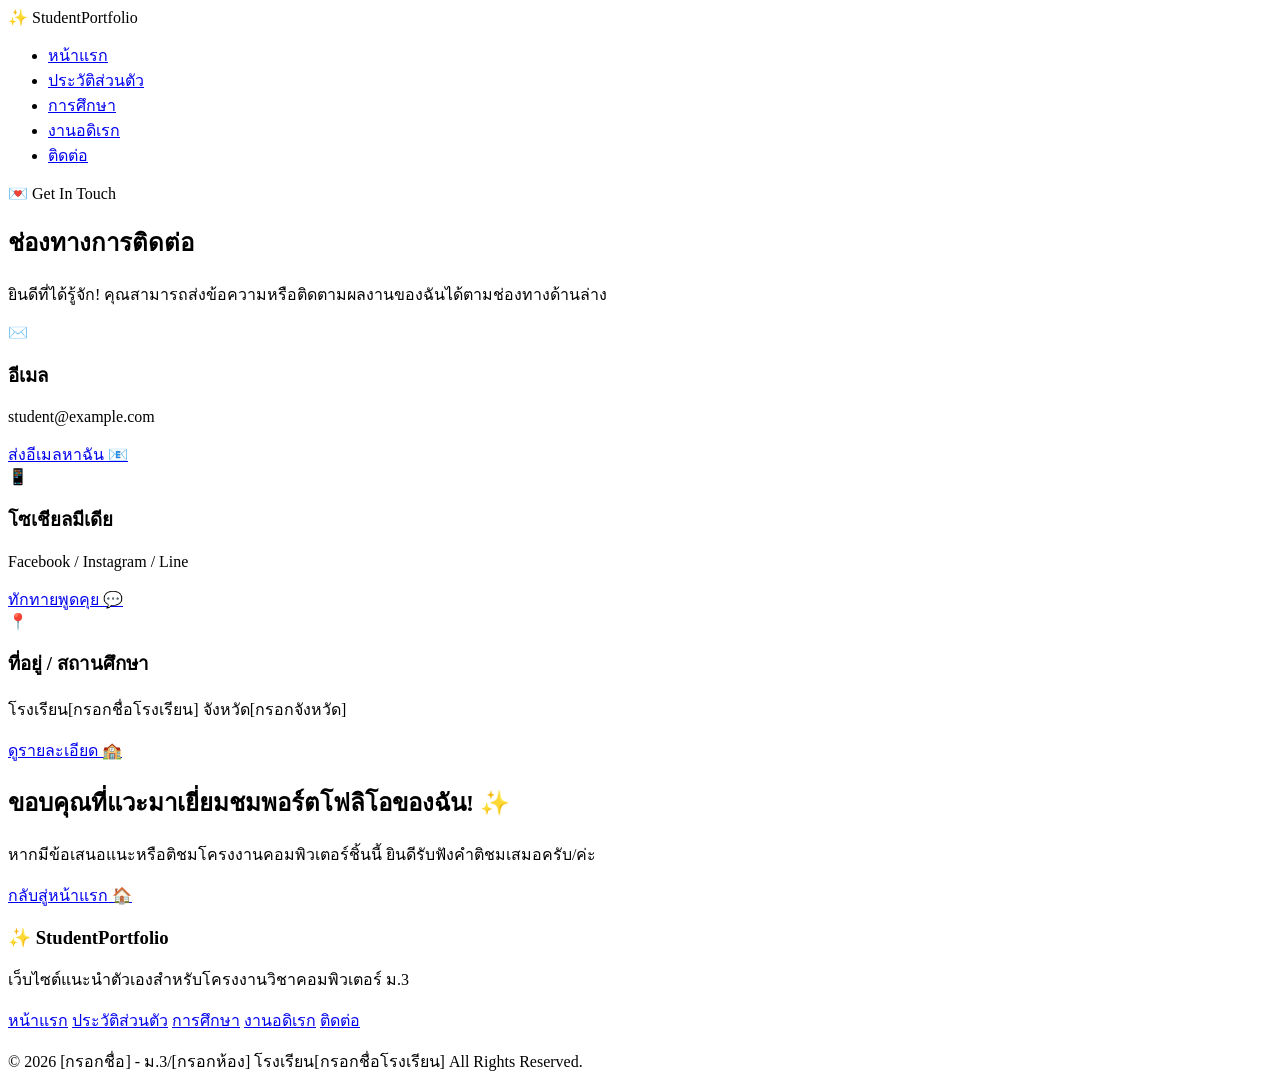
==== contact.html @ 77a9d548 "Create contact.html" ====
<!DOCTYPE html>
<html lang="th">
<head>
    <meta charset="UTF-8">
    <meta name="viewport" content="width=device-width, initial-scale=1.0">
    <title>ติดต่อ - Modern Cartoon Portfolio</title>
    <link rel="stylesheet" href="style.css">
    <link href="https://fonts.googleapis.com/css2?family=Kanit:wght@300;400;600;700&display=swap" rel="stylesheet">
</head>
<body>

    <header class="navbar-container">
        <nav class="navbar">
            <div class="logo">✨ StudentPortfolio</div>
            <ul class="nav-links">
                <li><a href="index.html">หน้าแรก</a></li>
                <li><a href="profile.html">ประวัติส่วนตัว</a></li>
                <li><a href="education.html">การศึกษา</a></li>
                <li><a href="hobby.html">งานอดิเรก</a></li>
                <li><a href="contact.html" class="active">ติดต่อ</a></li>
            </ul>
        </nav>
    </header>

    <main class="page-container">
        <div class="page-header">
            <span class="badge">💌 Get In Touch</span>
            <h2>ช่องทางการติดต่อ</h2>
            <p>ยินดีที่ได้รู้จัก! คุณสามารถส่งข้อความหรือติดตามผลงานของฉันได้ตามช่องทางด้านล่าง</p>
        </div>

        <section class="contact-grid">
            <div class="contact-card">
                <div class="contact-icon">✉️</div>
                <h3>อีเมล</h3>
                <p>student@example.com</p>
                <a href="mailto:student@example.com" class="btn btn-secondary btn-sm">ส่งอีเมลหาฉัน 📧</a>
            </div>

            <div class="contact-card">
                <div class="contact-icon">📱</div>
                <h3>โซเชียลมีเดีย</h3>
                <p>Facebook / Instagram / Line</p>
                <a href="https://facebook.com" target="_blank" class="btn btn-primary btn-sm">ทักทายพูดคุย 💬</a>
            </div>

            <div class="contact-card">
                <div class="contact-icon">📍</div>
                <h3>ที่อยู่ / สถานศึกษา</h3>
                <p>โรงเรียน[กรอกชื่อโรงเรียน] จังหวัด[กรอกจังหวัด]</p>
                <a href="profile.html" class="btn btn-secondary btn-sm">ดูรายละเอียด 🏫</a>
            </div>
        </section>

        <section class="cta-section">
            <div class="cta-card">
                <h2>ขอบคุณที่แวะมาเยี่ยมชมพอร์ตโฟลิโอของฉัน! ✨</h2>
                <p>หากมีข้อเสนอแนะหรือติชมโครงงานคอมพิวเตอร์ชิ้นนี้ ยินดีรับฟังคำติชมเสมอครับ/ค่ะ</p>
                <a href="index.html" class="btn btn-primary">กลับสู่หน้าแรก 🏠</a>
            </div>
        </section>
    </main>

    <footer class="footer">
        <div class="footer-content">
            <div class="footer-brand">
                <h3>✨ StudentPortfolio</h3>
                <p>เว็บไซต์แนะนำตัวเองสำหรับโครงงานวิชาคอมพิวเตอร์ ม.3</p>
            </div>
            <div class="footer-links">
                <a href="index.html">หน้าแรก</a>
                <a href="profile.html">ประวัติส่วนตัว</a>
                <a href="education.html">การศึกษา</a>
                <a href="hobby.html">งานอดิเรก</a>
                <a href="contact.html">ติดต่อ</a>
            </div>
        </div>
        <div class="footer-bottom">
            <p>&copy; 2026 [กรอกชื่อ] - ม.3/[กรอกห้อง] โรงเรียน[กรอกชื่อโรงเรียน] All Rights Reserved.</p>
        </div>
    </footer>

</body>
</html>
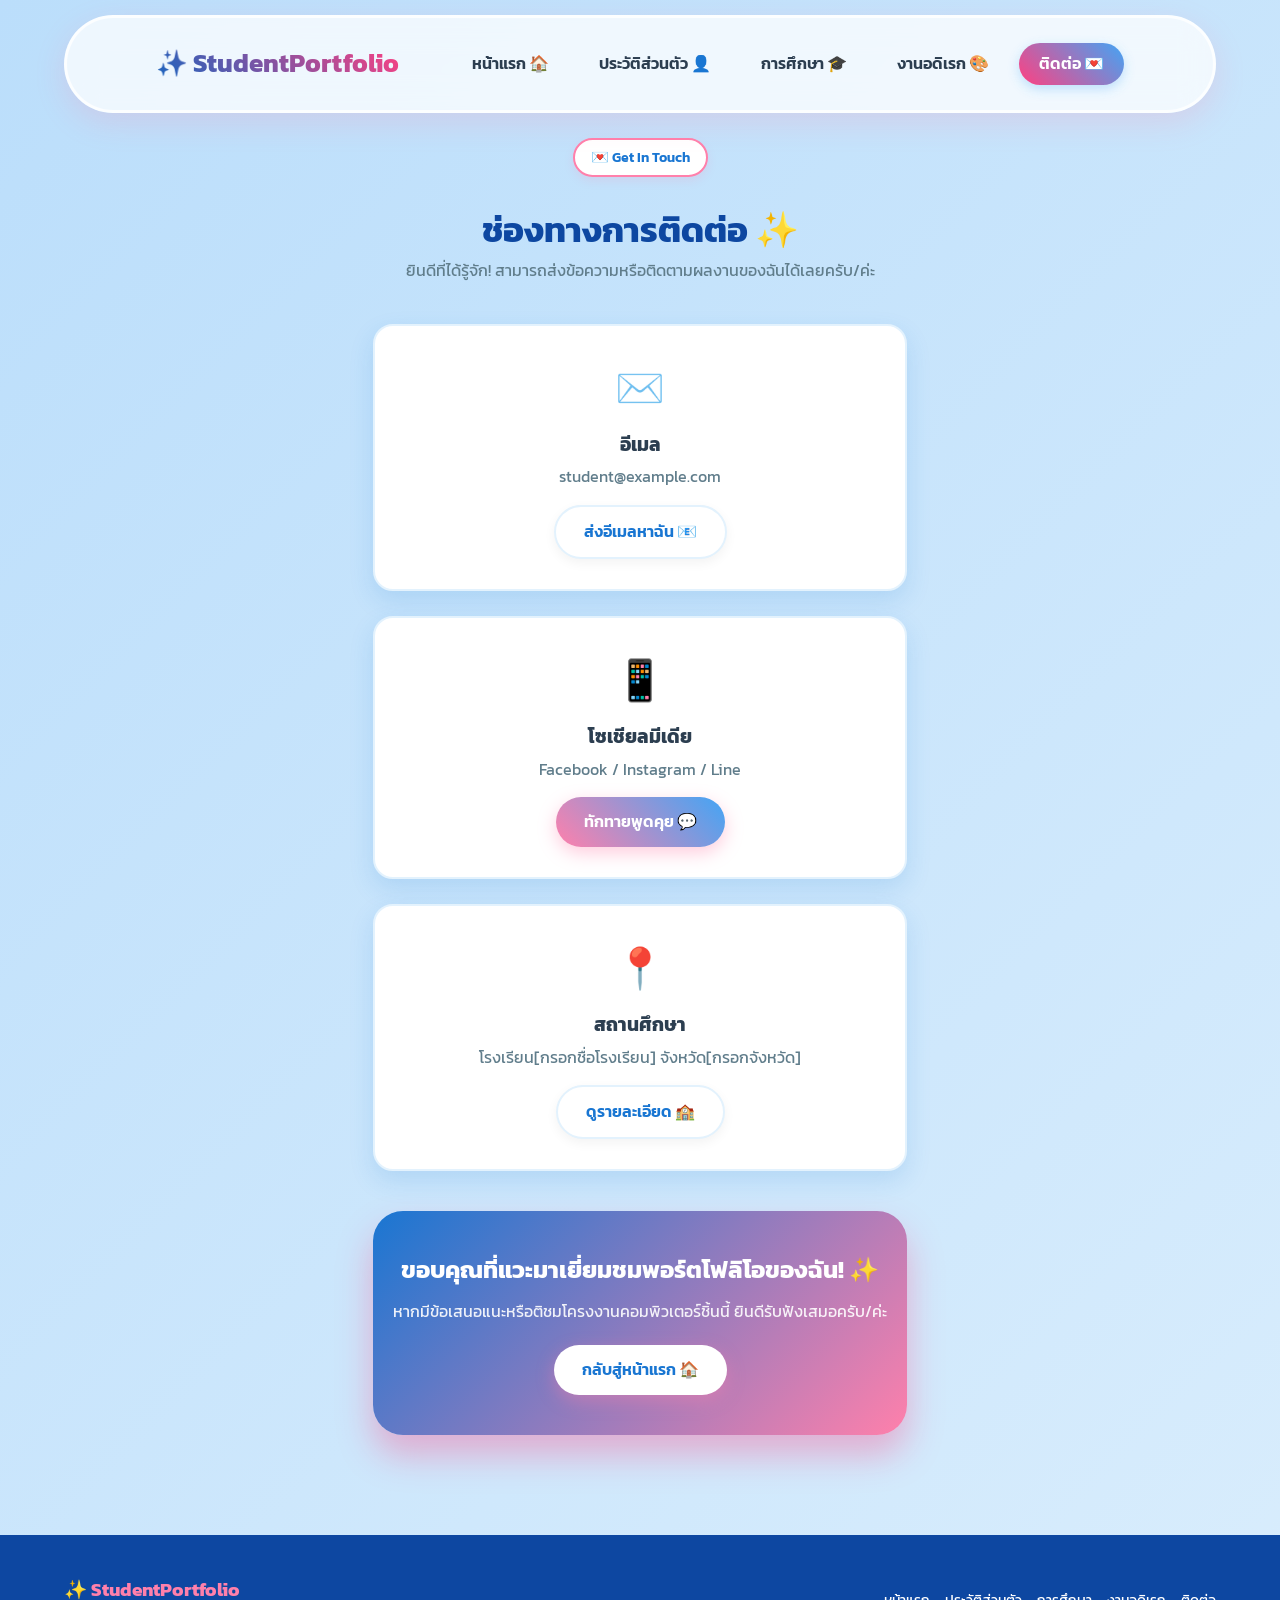
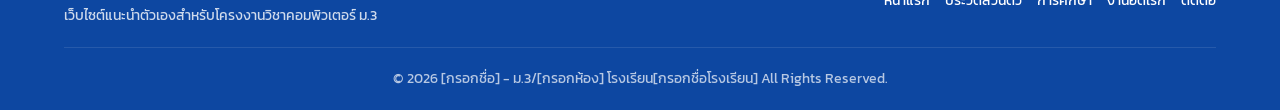
==== commit 8d7d23fa: "Update contact.html" ====
--- a/contact.html
+++ b/contact.html
@@ -13,11 +13,11 @@
         <nav class="navbar">
             <div class="logo">✨ StudentPortfolio</div>
             <ul class="nav-links">
-                <li><a href="index.html">หน้าแรก</a></li>
-                <li><a href="profile.html">ประวัติส่วนตัว</a></li>
-                <li><a href="education.html">การศึกษา</a></li>
-                <li><a href="hobby.html">งานอดิเรก</a></li>
-                <li><a href="contact.html" class="active">ติดต่อ</a></li>
+                <li><a href="index.html">หน้าแรก 🏠</a></li>
+                <li><a href="profile.html">ประวัติส่วนตัว 👤</a></li>
+                <li><a href="education.html">การศึกษา 🎓</a></li>
+                <li><a href="hobby.html">งานอดิเรก 🎨</a></li>
+                <li><a href="contact.html" class="active">ติดต่อ 💌</a></li>
             </ul>
         </nav>
     </header>
@@ -25,8 +25,8 @@
     <main class="page-container">
         <div class="page-header">
             <span class="badge">💌 Get In Touch</span>
-            <h2>ช่องทางการติดต่อ</h2>
-            <p>ยินดีที่ได้รู้จัก! คุณสามารถส่งข้อความหรือติดตามผลงานของฉันได้ตามช่องทางด้านล่าง</p>
+            <h2>ช่องทางการติดต่อ ✨</h2>
+            <p>ยินดีที่ได้รู้จัก! สามารถส่งข้อความหรือติดตามผลงานของฉันได้เลยครับ/ค่ะ</p>
         </div>
 
         <section class="contact-grid">
@@ -34,28 +34,28 @@
                 <div class="contact-icon">✉️</div>
                 <h3>อีเมล</h3>
                 <p>student@example.com</p>
-                <a href="mailto:student@example.com" class="btn btn-secondary btn-sm">ส่งอีเมลหาฉัน 📧</a>
+                <a href="mailto:student@example.com" class="btn btn-secondary">ส่งอีเมลหาฉัน 📧</a>
             </div>
 
             <div class="contact-card">
                 <div class="contact-icon">📱</div>
                 <h3>โซเชียลมีเดีย</h3>
                 <p>Facebook / Instagram / Line</p>
-                <a href="https://facebook.com" target="_blank" class="btn btn-primary btn-sm">ทักทายพูดคุย 💬</a>
+                <a href="https://facebook.com" target="_blank" class="btn btn-primary">ทักทายพูดคุย 💬</a>
             </div>
 
             <div class="contact-card">
                 <div class="contact-icon">📍</div>
-                <h3>ที่อยู่ / สถานศึกษา</h3>
+                <h3>สถานศึกษา</h3>
                 <p>โรงเรียน[กรอกชื่อโรงเรียน] จังหวัด[กรอกจังหวัด]</p>
-                <a href="profile.html" class="btn btn-secondary btn-sm">ดูรายละเอียด 🏫</a>
+                <a href="profile.html" class="btn btn-secondary">ดูรายละเอียด 🏫</a>
             </div>
         </section>
 
         <section class="cta-section">
             <div class="cta-card">
                 <h2>ขอบคุณที่แวะมาเยี่ยมชมพอร์ตโฟลิโอของฉัน! ✨</h2>
-                <p>หากมีข้อเสนอแนะหรือติชมโครงงานคอมพิวเตอร์ชิ้นนี้ ยินดีรับฟังคำติชมเสมอครับ/ค่ะ</p>
+                <p>หากมีข้อเสนอแนะหรือติชมโครงงานคอมพิวเตอร์ชิ้นนี้ ยินดีรับฟังเสมอครับ/ค่ะ</p>
                 <a href="index.html" class="btn btn-primary">กลับสู่หน้าแรก 🏠</a>
             </div>
         </section>
--- a/style.css
+++ b/style.css
@@ -0,0 +1,874 @@
+/* ==========================================
+   RESET & GLOBAL VARIABLES (ชมพู - ฟ้า Cartoon Theme)
+   ========================================== */
+:root {
+    --primary-blue: #1976D2;
+    --light-blue: #42A5F5;
+    --soft-blue: #E3F2FD;
+    --deep-blue: #0D47A1;
+    --pink-accent: #FF80AB;
+    --pink-light: #FCE4EC;
+    --pink-hover: #FF4081;
+    --white: #FFFFFF;
+    --text-color: #2C3E50;
+    --text-muted: #607D8B;
+    --card-shadow: 0 10px 25px rgba(25, 118, 210, 0.12);
+    --hover-shadow: 0 15px 30px rgba(255, 128, 171, 0.25);
+    --border-radius-lg: 24px;
+    --border-radius-md: 16px;
+    --border-radius-sm: 8px;
+    --transition: all 0.3s cubic-bezier(0.25, 0.8, 0.25, 1);
+}
+
+* {
+    margin: 0;
+    padding: 0;
+    box-sizing: border-box;
+}
+
+body {
+    font-family: 'Kanit', sans-serif;
+    background: linear-gradient(135deg, #FCE4EC 0%, #E3F2FD 50%, #FFF3E0 100%);
+    color: var(--text-color);
+    line-height: 1.6;
+    min-height: 100vh;
+    display: flex;
+    flex-direction: column;
+}
+
+main {
+    flex: 1;
+}
+
+/* ==========================================
+   NAVIGATION BAR
+   ========================================== */
+.navbar-container {
+    position: sticky;
+    top: 0;
+    z-index: 1000;
+    padding: 15px 5%;
+    background: rgba(255, 255, 255, 0.85);
+    backdrop-filter: blur(12px);
+    border-bottom: 2px solid rgba(255, 128, 171, 0.2);
+    box-shadow: 0 4px 20px rgba(0, 0, 0, 0.03);
+}
+
+.navbar {
+    display: flex;
+    justify-content: space-between;
+    align-items: center;
+    max-width: 1200px;
+    margin: 0 auto;
+}
+
+.logo {
+    font-size: 1.5rem;
+    font-weight: 700;
+    background: linear-gradient(45deg, var(--deep-blue), var(--pink-accent));
+    -webkit-background-clip: text;
+    -webkit-text-fill-color: transparent;
+}
+
+.nav-links {
+    display: flex;
+    list-style: none;
+    gap: 15px;
+}
+
+.nav-links a {
+    text-decoration: none;
+    color: var(--text-color);
+    font-weight: 500;
+    padding: 8px 18px;
+    border-radius: 20px;
+    transition: var(--transition);
+}
+
+.nav-links a:hover,
+.nav-links a.active {
+    background: linear-gradient(45deg, var(--light-blue), var(--pink-accent));
+    color: var(--white);
+    box-shadow: 0 4px 12px rgba(66, 165, 245, 0.3);
+}
+
+/* ==========================================
+   HERO SECTION
+   ========================================== */
+.hero-section {
+    display: flex;
+    align-items: center;
+    justify-content: space-between;
+    max-width: 1200px;
+    margin: 40px auto;
+    padding: 0 20px;
+    gap: 40px;
+}
+
+.hero-content {
+    flex: 1;
+}
+
+.badge {
+    display: inline-block;
+    padding: 6px 16px;
+    background-color: var(--white);
+    color: var(--primary-blue);
+    border: 2px solid var(--pink-accent);
+    border-radius: 50px;
+    font-size: 0.9rem;
+    font-weight: 600;
+    margin-bottom: 15px;
+    box-shadow: 0 4px 10px rgba(255, 128, 171, 0.15);
+}
+
+.hero-title {
+    font-size: 2.8rem;
+    line-height: 1.2;
+    margin-bottom: 15px;
+}
+
+.hero-title .highlight {
+    background: linear-gradient(45deg, var(--primary-blue), var(--pink-accent));
+    -webkit-background-clip: text;
+    -webkit-text-fill-color: transparent;
+}
+
+.hero-subtitle {
+    font-size: 1.1rem;
+    color: var(--text-muted);
+    margin-bottom: 25px;
+}
+
+.hero-buttons {
+    display: flex;
+    gap: 15px;
+}
+
+.btn {
+    display: inline-block;
+    padding: 12px 28px;
+    border-radius: 50px;
+    text-decoration: none;
+    font-weight: 600;
+    transition: var(--transition);
+    cursor: pointer;
+    border: none;
+}
+
+.btn-primary {
+    background: linear-gradient(45deg, var(--pink-accent), var(--light-blue));
+    color: var(--white);
+    box-shadow: 0 6px 18px rgba(255, 128, 171, 0.4);
+}
+
+.btn-primary:hover {
+    transform: translateY(-3px) scale(1.02);
+    box-shadow: 0 10px 22px rgba(255, 128, 171, 0.6);
+}
+
+.btn-secondary {
+    background-color: var(--white);
+    color: var(--primary-blue);
+    border: 2px solid var(--soft-blue);
+    box-shadow: 0 4px 12px rgba(0, 0, 0, 0.05);
+}
+
+.btn-secondary:hover {
+    background-color: var(--soft-blue);
+    transform: translateY(-3px);
+}
+
+.btn-sm {
+    padding: 8px 18px;
+    font-size: 0.9rem;
+}
+
+/* Hero Image & Floating Badges */
+.hero-image-container {
+    position: relative;
+    flex: 1;
+    display: flex;
+    justify-content: center;
+    align-items: center;
+}
+
+.profile-bg-circle {
+    position: absolute;
+    width: 320px;
+    height: 320px;
+    background: linear-gradient(135deg, var(--pink-accent), var(--light-blue));
+    border-radius: 50%;
+    z-index: 1;
+    animation: pulse 4s infinite ease-in-out;
+}
+
+.hero-profile-img {
+    position: relative;
+    z-index: 2;
+    width: 300px;
+    height: 300px;
+    object-fit: cover;
+    border-radius: 50%;
+    border: 6px solid var(--white);
+    box-shadow: var(--card-shadow);
+    transition: var(--transition);
+}
+
+.hero-profile-img:hover {
+    transform: scale(1.05) rotate(2deg);
+}
+
+.floating-badge {
+    position: absolute;
+    z-index: 3;
+    background: rgba(255, 255, 255, 0.95);
+    padding: 8px 16px;
+    border-radius: 20px;
+    font-weight: 600;
+    box-shadow: 0 8px 20px rgba(0,0,0,0.1);
+    border: 2px solid var(--pink-light);
+    animation: float 3s infinite ease-in-out;
+}
+
+.badge-1 { top: 10%; left: 5%; }
+.badge-2 { bottom: 10%; right: 5%; animation-delay: 1.5s; }
+
+/* Keyframe Animations */
+@keyframes float {
+    0%, 100% { transform: translateY(0); }
+    50% { transform: translateY(-10px); }
+}
+
+@keyframes pulse {
+    0%, 100% { transform: scale(1); opacity: 0.8; }
+    50% { transform: scale(1.05); opacity: 1; }
+}
+
+/* ==========================================
+   HIGHLIGHT CARDS (หน้าแรก)
+   ========================================== */
+.quick-highlights {
+    display: grid;
+    grid-template-columns: repeat(auto-fit, minmax(250px, 1fr));
+    gap: 20px;
+    max-width: 1200px;
+    margin: 40px auto;
+    padding: 0 20px;
+}
+
+.highlight-card {
+    background: var(--white);
+    padding: 25px;
+    border-radius: var(--border-radius-md);
+    box-shadow: var(--card-shadow);
+    text-align: center;
+    border: 2px solid var(--soft-blue);
+    transition: var(--transition);
+}
+
+.highlight-card:hover {
+    transform: translateY(-8px);
+    border-color: var(--pink-accent);
+    box-shadow: var(--hover-shadow);
+}
+
+.card-icon {
+    font-size: 2.5rem;
+    margin-bottom: 10px;
+}
+
+/* ==========================================
+   PAGE HEADERS (หน้าย่อย)
+   ========================================== */
+.page-container {
+    max-width: 1100px;
+    margin: 40px auto;
+    padding: 0 20px;
+}
+
+.page-header {
+    text-align: center;
+    margin-bottom: 40px;
+}
+
+.page-header h2 {
+    font-size: 2.2rem;
+    color: var(--deep-blue);
+    margin-top: 10px;
+}
+
+.page-header p {
+    color: var(--text-muted);
+}
+
+/* ==========================================
+   PROFILE PAGE DESIGN
+   ========================================== */
+.profile-portfolio-grid {
+    display: grid;
+    grid-template-columns: 1fr 2fr;
+    gap: 30px;
+    background: var(--white);
+    padding: 30px;
+    border-radius: var(--border-radius-lg);
+    box-shadow: var(--card-shadow);
+    border: 2px solid var(--pink-light);
+}
+
+.profile-card-left {
+    text-align: center;
+    padding: 20px;
+    background: linear-gradient(180deg, var(--soft-blue), var(--white));
+    border-radius: var(--border-radius-md);
+}
+
+.profile-avatar-wrapper {
+    margin-bottom: 15px;
+}
+
+.profile-avatar {
+    width: 180px;
+    height: 180px;
+    border-radius: 50%;
+    border: 4px solid var(--pink-accent);
+    box-shadow: 0 6px 15px rgba(0,0,0,0.1);
+}
+
+.profile-name {
+    font-size: 1.4rem;
+    color: var(--deep-blue);
+}
+
+.profile-status {
+    display: inline-block;
+    margin-top: 5px;
+    font-size: 0.9rem;
+    color: var(--pink-hover);
+    font-weight: 600;
+}
+
+.info-card-group {
+    display: grid;
+    grid-template-columns: repeat(auto-fit, minmax(200px, 1fr));
+    gap: 15px;
+    margin-bottom: 25px;
+}
+
+.info-item {
+    background: var(--soft-blue);
+    padding: 12px 16px;
+    border-radius: var(--border-radius-sm);
+    border-left: 4px solid var(--light-blue);
+}
+
+.info-label {
+    display: block;
+    font-size: 0.85rem;
+    color: var(--text-muted);
+}
+
+.info-value {
+    font-weight: 600;
+    color: var(--text-color);
+}
+
+.about-me-box {
+    background: var(--pink-light);
+    padding: 20px;
+    border-radius: var(--border-radius-md);
+    border: 1px dashed var(--pink-accent);
+}
+
+.about-me-box h3 {
+    color: var(--pink-hover);
+    margin-bottom: 8px;
+}
+
+/* ==========================================
+   EDUCATION PAGE DESIGN (TIMELINE & TABLE)
+   ========================================== */
+.timeline-section {
+    margin-bottom: 50px;
+}
+
+.timeline {
+    position: relative;
+    max-width: 800px;
+    margin: 0 auto;
+    padding: 20px 0;
+}
+
+.timeline::before {
+    content: '';
+    position: absolute;
+    top: 0;
+    bottom: 0;
+    left: 30px;
+    width: 4px;
+    background: linear-gradient(180deg, var(--pink-accent), var(--light-blue));
+    border-radius: 2px;
+}
+
+.timeline-item {
+    position: relative;
+    padding-left: 80px;
+    margin-bottom: 30px;
+}
+
+.timeline-dot {
+    position: absolute;
+    left: 12px;
+    top: 0;
+    width: 40px;
+    height: 40px;
+    background: var(--white);
+    border: 3px solid var(--primary-blue);
+    border-radius: 50%;
+    display: flex;
+    align-items: center;
+    justify-content: center;
+    font-size: 1.2rem;
+    z-index: 2;
+    box-shadow: 0 4px 10px rgba(0,0,0,0.1);
+}
+
+.active-timeline .timeline-dot {
+    border-color: var(--pink-accent);
+    background: var(--pink-light);
+}
+
+.timeline-content {
+    background: var(--white);
+    padding: 20px;
+    border-radius: var(--border-radius-md);
+    box-shadow: var(--card-shadow);
+    border: 1px solid var(--soft-blue);
+}
+
+.timeline-date {
+    display: inline-block;
+    padding: 2px 10px;
+    background: var(--soft-blue);
+    color: var(--primary-blue);
+    border-radius: 12px;
+    font-size: 0.85rem;
+    font-weight: 600;
+    margin-bottom: 8px;
+}
+
+.edu-highlights {
+    background: var(--white);
+    padding: 30px;
+    border-radius: var(--border-radius-lg);
+    box-shadow: var(--card-shadow);
+}
+
+.subject-tags {
+    display: flex;
+    flex-wrap: wrap;
+    gap: 10px;
+    margin: 15px 0 30px 0;
+}
+
+.tag {
+    background: linear-gradient(45deg, var(--soft-blue), var(--pink-light));
+    padding: 8px 16px;
+    border-radius: 20px;
+    font-weight: 500;
+    border: 1px solid var(--pink-accent);
+}
+
+/* Table Design */
+.edu-table-container {
+    overflow-x: auto;
+}
+
+.edu-table {
+    width: 100%;
+    border-collapse: collapse;
+    margin-top: 10px;
+}
+
+.edu-table th, .edu-table td {
+    padding: 14px 18px;
+    text-align: left;
+}
+
+.edu-table th {
+    background: var(--soft-blue);
+    color: var(--deep-blue);
+}
+
+.edu-table tr {
+    border-bottom: 1px solid var(--pink-light);
+}
+
+.status-badge {
+    padding: 4px 10px;
+    border-radius: 12px;
+    font-size: 0.85rem;
+    font-weight: 600;
+}
+
+.status-badge.done {
+    background: #E8F5E9;
+    color: #2E7D32;
+}
+
+.status-badge.active {
+    background: var(--pink-light);
+    color: var(--pink-hover);
+}
+
+/* ==========================================
+   HOBBY PAGE DESIGN
+   ========================================== */
+.hobby-grid {
+    display: grid;
+    grid-template-columns: repeat(auto-fit, minmax(280px, 1fr));
+    gap: 25px;
+}
+
+.hobby-card {
+    background: var(--white);
+    padding: 30px 20px;
+    border-radius: var(--border-radius-md);
+    box-shadow: var(--card-shadow);
+    text-align: center;
+    position: relative;
+    transition: var(--transition);
+    display: flex;
+    flex-direction: column;
+    align-items: center;
+}
+
+.card-pink { border-top: 5px solid var(--pink-accent); }
+.card-blue { border-top: 5px solid var(--light-blue); }
+
+.hobby-card:hover {
+    transform: translateY(-10px) scale(1.02);
+    box-shadow: var(--hover-shadow);
+}
+
+.hobby-icon {
+    font-size: 3rem;
+    margin-bottom: 15px;
+}
+
+.hobby-card h3 {
+    margin-bottom: 10px;
+    color: var(--deep-blue);
+}
+
+.hobby-card p {
+    font-size: 0.95rem;
+    color: var(--text-muted);
+    margin-bottom: 20px;
+    flex: 1;
+}
+
+.hobby-tag {
+    font-size: 0.8rem;
+    background: var(--soft-blue);
+    color: var(--primary-blue);
+    padding: 4px 12px;
+    border-radius: 12px;
+    font-weight: 600;
+}
+
+/* ==========================================
+   CONTACT PAGE DESIGN
+   ========================================== */
+.contact-grid {
+    display: grid;
+    grid-template-columns: repeat(auto-fit, minmax(280px, 1fr));
+    gap: 25px;
+    margin-bottom: 40px;
+}
+
+.contact-card {
+    background: var(--white);
+    padding: 30px 20px;
+    border-radius: var(--border-radius-md);
+    box-shadow: var(--card-shadow);
+    text-align: center;
+    border: 2px solid var(--soft-blue);
+    transition: var(--transition);
+}
+
+.contact-card:hover {
+    border-color: var(--pink-accent);
+    transform: translateY(-50px);
+    transform: translateY(-5px);
+}
+
+.contact-icon {
+    font-size: 2.5rem;
+    margin-bottom: 10px;
+}
+
+.contact-card h3 {
+    margin-bottom: 5px;
+}
+
+.contact-card p {
+    color: var(--text-muted);
+    margin-bottom: 15px;
+}
+
+.cta-section {
+    text-align: center;
+}
+
+.cta-card {
+    background: linear-gradient(135deg, var(--primary-blue), var(--pink-accent));
+    color: var(--white);
+    padding: 40px 20px;
+    border-radius: var(--border-radius-lg);
+    box-shadow: var(--hover-shadow);
+}
+
+.cta-card h2 {
+    margin-bottom: 10px;
+}
+
+.cta-card p {
+    margin-bottom: 20px;
+    opacity: 0.9;
+}
+
+.cta-card .btn-primary {
+    background: var(--white);
+    color: var(--primary-blue);
+}
+
+.cta-card .btn-primary:hover {
+    background: var(--pink-light);
+    color: var(--pink-hover);
+}
+
+/* ==========================================
+   FOOTER
+   ========================================== */
+.footer {
+    background: var(--deep-blue);
+    color: var(--white);
+    padding: 40px 5% 20px 5%;
+    margin-top: 60px;
+}
+
+.footer-content {
+    max-width: 1200px;
+    margin: 0 auto;
+    display: flex;
+    justify-content: space-between;
+    align-items: center;
+    flex-wrap: wrap;
+    gap: 20px;
+    padding-bottom: 20px;
+    border-bottom: 1px solid rgba(255,255,255,0.1);
+}
+
+.footer-brand h3 {
+    color: var(--pink-accent);
+}
+
+.footer-brand p {
+    font-size: 0.9rem;
+    opacity: 0.8;
+}
+
+.footer-links {
+    display: flex;
+    gap: 15px;
+}
+
+.footer-links a {
+    color: var(--white);
+    text-decoration: none;
+    font-size: 0.9rem;
+    transition: var(--transition);
+}
+
+.footer-links a:hover {
+    color: var(--pink-accent);
+}
+
+.footer-bottom {
+    text-align: center;
+    padding-top: 20px;
+    font-size: 0.85rem;
+    opacity: 0.7;
+}
+
+/* ==========================================
+   RESPONSIVE DESIGN (MOBILE & TABLET)
+   ========================================== */
+@media (max-width: 768px) {
+    .navbar {
+        flex-direction: column;
+        gap: 15px;
+    }
+
+    .nav-links {
+        flex-wrap: wrap;
+        justify-content: center;
+    }
+
+    .hero-section {
+        flex-direction: column-reverse;
+        text-align: center;
+        margin: 20px auto;
+    }
+
+    .hero-buttons {
+        justify-content: center;
+    }
+
+    .profile-portfolio-grid {
+        grid-template-columns: 1fr;
+    }
+
+    .timeline::before {
+        left: 20px;
+    }
+
+    .timeline-item {
+        padding-left: 60px;
+    }
+
+    .timeline-dot {
+        left: 2px;
+    }
+
+    .footer-content {
+        flex-direction: column;
+        text-align: center;
+    }
+}
+/* ==========================================
+   CARTOON & SUPER-EFFECTS CSS (ชมพู-ฟ้า ม.3)
+   ========================================== */
+@import url('https://fonts.googleapis.com/css2?family=Kanit:wght@300;400;600;700&display=swap');
+
+:root {
+    --primary-blue: #1976D2;
+    --light-blue: #42A5F5;
+    --soft-blue: #E3F2FD;
+    --deep-blue: #0D47A1;
+    --pink-accent: #FF80AB;
+    --pink-light: #FCE4EC;
+    --pink-hover: #FF4081;
+    --white: #FFFFFF;
+    --text-color: #2C3E50;
+    --text-muted: #607D8B;
+    --card-shadow: 0 10px 25px rgba(25, 118, 210, 0.15);
+    --hover-shadow: 0 20px 35px rgba(255, 64, 129, 0.35);
+    --border-radius-lg: 30px;
+    --border-radius-md: 20px;
+    --border-radius-sm: 12px;
+    --transition: all 0.4s cubic-bezier(0.175, 0.885, 0.32, 1.275);
+}
+
+* {
+    margin: 0;
+    padding: 0;
+    box-sizing: border-box;
+}
+
+/* 🌟 Background แบบมีเอฟเฟกต์เคลื่อนที่ + แสงฟุ้ง */
+body {
+    font-family: 'Kanit', sans-serif;
+    background: linear-gradient(-45deg, #FFC1E3, #FCE4EC, #E3F2FD, #BBDEFB);
+    background-size: 400% 400%;
+    animation: gradientBG 10s ease infinite;
+    color: var(--text-color);
+    line-height: 1.6;
+    min-height: 100vh;
+    display: flex;
+    flex-direction: column;
+    overflow-x: hidden;
+}
+
+@keyframes gradientBG {
+    0% { background-position: 0% 50%; }
+    50% { background-position: 100% 50%; }
+    100% { background-position: 0% 50%; }
+}
+
+main {
+    flex: 1;
+}
+
+/* ==========================================
+   NAVIGATION BAR (Glassmorphism + Pop Animation)
+   ========================================== */
+.navbar-container {
+    position: sticky;
+    top: 15px;
+    z-index: 1000;
+    width: 90%;
+    max-width: 1200px;
+    margin: 0 auto;
+    background: rgba(255, 255, 255, 0.75);
+    backdrop-filter: blur(16px);
+    border: 3px solid rgba(255, 255, 255, 0.8);
+    border-radius: 50px;
+    box-shadow: 0 10px 30px rgba(255, 128, 171, 0.2);
+    transition: var(--transition);
+}
+
+.navbar {
+    display: flex;
+    justify-content: space-between;
+    align-items: center;
+    padding: 10px 25px;
+}
+
+/* โลโก้ดุ๊กดิ๊ก */
+.logo {
+    font-size: 1.6rem;
+    font-weight: 700;
+    background: linear-gradient(45deg, #1565C0, #FF4081);
+    -webkit-background-clip: text;
+    -webkit-text-fill-color: transparent;
+    display: inline-block;
+    animation: logoWobble 3s ease-in-out infinite;
+}
+
+@keyframes logoWobble {
+    0%, 100% { transform: rotate(0deg) scale(1); }
+    25% { transform: rotate(-3deg) scale(1.05); }
+    75% { transform: rotate(3deg) scale(1.05); }
+}
+
+.nav-links {
+    display: flex;
+    list-style: none;
+    gap: 10px;
+}
+
+.nav-links a {
+    text-decoration: none;
+    color: var(--text-color);
+    font-weight: 600;
+    padding: 8px 20px;
+    border-radius: 30px;
+    transition: var(--transition);
+    position: relative;
+    display: inline-block;
+}
+
+/* ลูกเล่นเมนูเด้ง + แสงเรือง */
+.nav-links a:hover {
+    transform: translateY(-4px) scale(1.1);
+    color: var(--pink-hover);
+    background: rgba(255, 255, 255, 0.9);
+    box-shadow: 0 5px 15px rgba(255, 64, 129, 0.25);
+}
+
+.nav-links a.active {
+    background: linear-gradient(45deg, #FF4081, #42A5F5);
+    color: var(--white);
+    box-shadow: 0 6px 1
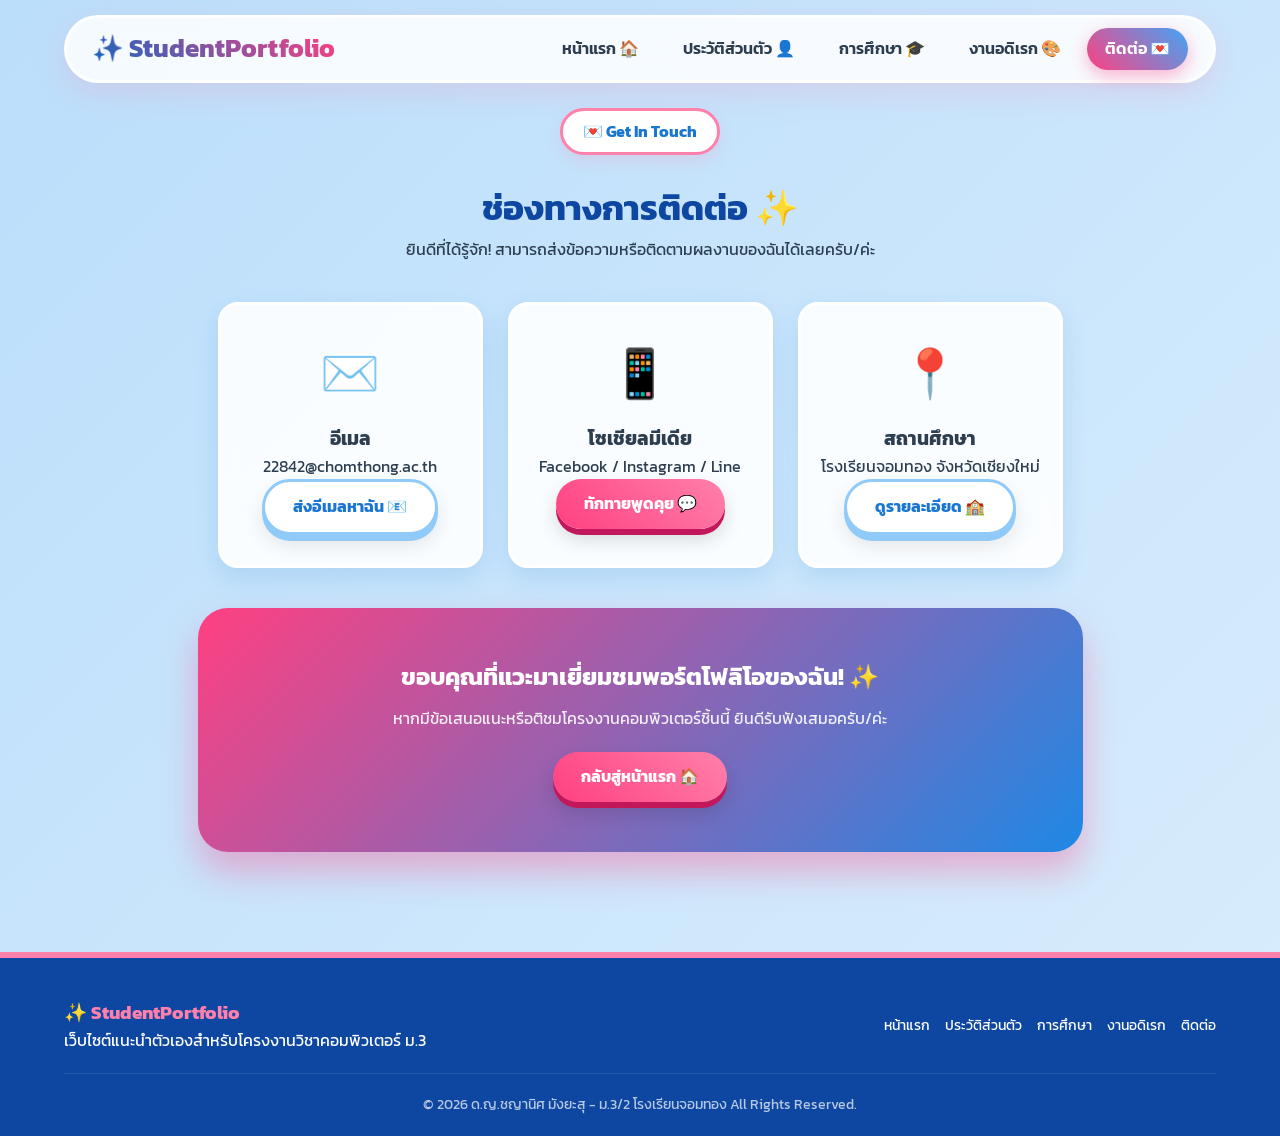
==== commit fb4267f3: "Update contact.html" ====
--- a/contact.html
+++ b/contact.html
@@ -33,7 +33,7 @@
             <div class="contact-card">
                 <div class="contact-icon">✉️</div>
                 <h3>อีเมล</h3>
-                <p>student@example.com</p>
+                <p>22842@chomthong.ac.th</p>
                 <a href="mailto:student@example.com" class="btn btn-secondary">ส่งอีเมลหาฉัน 📧</a>
             </div>
 
@@ -47,7 +47,7 @@
             <div class="contact-card">
                 <div class="contact-icon">📍</div>
                 <h3>สถานศึกษา</h3>
-                <p>โรงเรียน[กรอกชื่อโรงเรียน] จังหวัด[กรอกจังหวัด]</p>
+                <p>โรงเรียนจอมทอง จังหวัดเชียงใหม่</p>
                 <a href="profile.html" class="btn btn-secondary">ดูรายละเอียด 🏫</a>
             </div>
         </section>
@@ -76,7 +76,7 @@
             </div>
         </div>
         <div class="footer-bottom">
-            <p>&copy; 2026 [กรอกชื่อ] - ม.3/[กรอกห้อง] โรงเรียน[กรอกชื่อโรงเรียน] All Rights Reserved.</p>
+            <p>&copy; 2026 ด.ญ.ชญานิศ มังยะสุ - ม.3/2 โรงเรียนจอมทอง All Rights Reserved.</p>
         </div>
     </footer>
 
--- a/style.css
+++ b/style.css
@@ -1,752 +1,3 @@
-/* ==========================================
-   RESET & GLOBAL VARIABLES (ชมพู - ฟ้า Cartoon Theme)
-   ========================================== */
-:root {
-    --primary-blue: #1976D2;
-    --light-blue: #42A5F5;
-    --soft-blue: #E3F2FD;
-    --deep-blue: #0D47A1;
-    --pink-accent: #FF80AB;
-    --pink-light: #FCE4EC;
-    --pink-hover: #FF4081;
-    --white: #FFFFFF;
-    --text-color: #2C3E50;
-    --text-muted: #607D8B;
-    --card-shadow: 0 10px 25px rgba(25, 118, 210, 0.12);
-    --hover-shadow: 0 15px 30px rgba(255, 128, 171, 0.25);
-    --border-radius-lg: 24px;
-    --border-radius-md: 16px;
-    --border-radius-sm: 8px;
-    --transition: all 0.3s cubic-bezier(0.25, 0.8, 0.25, 1);
-}
-
-* {
-    margin: 0;
-    padding: 0;
-    box-sizing: border-box;
-}
-
-body {
-    font-family: 'Kanit', sans-serif;
-    background: linear-gradient(135deg, #FCE4EC 0%, #E3F2FD 50%, #FFF3E0 100%);
-    color: var(--text-color);
-    line-height: 1.6;
-    min-height: 100vh;
-    display: flex;
-    flex-direction: column;
-}
-
-main {
-    flex: 1;
-}
-
-/* ==========================================
-   NAVIGATION BAR
-   ========================================== */
-.navbar-container {
-    position: sticky;
-    top: 0;
-    z-index: 1000;
-    padding: 15px 5%;
-    background: rgba(255, 255, 255, 0.85);
-    backdrop-filter: blur(12px);
-    border-bottom: 2px solid rgba(255, 128, 171, 0.2);
-    box-shadow: 0 4px 20px rgba(0, 0, 0, 0.03);
-}
-
-.navbar {
-    display: flex;
-    justify-content: space-between;
-    align-items: center;
-    max-width: 1200px;
-    margin: 0 auto;
-}
-
-.logo {
-    font-size: 1.5rem;
-    font-weight: 700;
-    background: linear-gradient(45deg, var(--deep-blue), var(--pink-accent));
-    -webkit-background-clip: text;
-    -webkit-text-fill-color: transparent;
-}
-
-.nav-links {
-    display: flex;
-    list-style: none;
-    gap: 15px;
-}
-
-.nav-links a {
-    text-decoration: none;
-    color: var(--text-color);
-    font-weight: 500;
-    padding: 8px 18px;
-    border-radius: 20px;
-    transition: var(--transition);
-}
-
-.nav-links a:hover,
-.nav-links a.active {
-    background: linear-gradient(45deg, var(--light-blue), var(--pink-accent));
-    color: var(--white);
-    box-shadow: 0 4px 12px rgba(66, 165, 245, 0.3);
-}
-
-/* ==========================================
-   HERO SECTION
-   ========================================== */
-.hero-section {
-    display: flex;
-    align-items: center;
-    justify-content: space-between;
-    max-width: 1200px;
-    margin: 40px auto;
-    padding: 0 20px;
-    gap: 40px;
-}
-
-.hero-content {
-    flex: 1;
-}
-
-.badge {
-    display: inline-block;
-    padding: 6px 16px;
-    background-color: var(--white);
-    color: var(--primary-blue);
-    border: 2px solid var(--pink-accent);
-    border-radius: 50px;
-    font-size: 0.9rem;
-    font-weight: 600;
-    margin-bottom: 15px;
-    box-shadow: 0 4px 10px rgba(255, 128, 171, 0.15);
-}
-
-.hero-title {
-    font-size: 2.8rem;
-    line-height: 1.2;
-    margin-bottom: 15px;
-}
-
-.hero-title .highlight {
-    background: linear-gradient(45deg, var(--primary-blue), var(--pink-accent));
-    -webkit-background-clip: text;
-    -webkit-text-fill-color: transparent;
-}
-
-.hero-subtitle {
-    font-size: 1.1rem;
-    color: var(--text-muted);
-    margin-bottom: 25px;
-}
-
-.hero-buttons {
-    display: flex;
-    gap: 15px;
-}
-
-.btn {
-    display: inline-block;
-    padding: 12px 28px;
-    border-radius: 50px;
-    text-decoration: none;
-    font-weight: 600;
-    transition: var(--transition);
-    cursor: pointer;
-    border: none;
-}
-
-.btn-primary {
-    background: linear-gradient(45deg, var(--pink-accent), var(--light-blue));
-    color: var(--white);
-    box-shadow: 0 6px 18px rgba(255, 128, 171, 0.4);
-}
-
-.btn-primary:hover {
-    transform: translateY(-3px) scale(1.02);
-    box-shadow: 0 10px 22px rgba(255, 128, 171, 0.6);
-}
-
-.btn-secondary {
-    background-color: var(--white);
-    color: var(--primary-blue);
-    border: 2px solid var(--soft-blue);
-    box-shadow: 0 4px 12px rgba(0, 0, 0, 0.05);
-}
-
-.btn-secondary:hover {
-    background-color: var(--soft-blue);
-    transform: translateY(-3px);
-}
-
-.btn-sm {
-    padding: 8px 18px;
-    font-size: 0.9rem;
-}
-
-/* Hero Image & Floating Badges */
-.hero-image-container {
-    position: relative;
-    flex: 1;
-    display: flex;
-    justify-content: center;
-    align-items: center;
-}
-
-.profile-bg-circle {
-    position: absolute;
-    width: 320px;
-    height: 320px;
-    background: linear-gradient(135deg, var(--pink-accent), var(--light-blue));
-    border-radius: 50%;
-    z-index: 1;
-    animation: pulse 4s infinite ease-in-out;
-}
-
-.hero-profile-img {
-    position: relative;
-    z-index: 2;
-    width: 300px;
-    height: 300px;
-    object-fit: cover;
-    border-radius: 50%;
-    border: 6px solid var(--white);
-    box-shadow: var(--card-shadow);
-    transition: var(--transition);
-}
-
-.hero-profile-img:hover {
-    transform: scale(1.05) rotate(2deg);
-}
-
-.floating-badge {
-    position: absolute;
-    z-index: 3;
-    background: rgba(255, 255, 255, 0.95);
-    padding: 8px 16px;
-    border-radius: 20px;
-    font-weight: 600;
-    box-shadow: 0 8px 20px rgba(0,0,0,0.1);
-    border: 2px solid var(--pink-light);
-    animation: float 3s infinite ease-in-out;
-}
-
-.badge-1 { top: 10%; left: 5%; }
-.badge-2 { bottom: 10%; right: 5%; animation-delay: 1.5s; }
-
-/* Keyframe Animations */
-@keyframes float {
-    0%, 100% { transform: translateY(0); }
-    50% { transform: translateY(-10px); }
-}
-
-@keyframes pulse {
-    0%, 100% { transform: scale(1); opacity: 0.8; }
-    50% { transform: scale(1.05); opacity: 1; }
-}
-
-/* ==========================================
-   HIGHLIGHT CARDS (หน้าแรก)
-   ========================================== */
-.quick-highlights {
-    display: grid;
-    grid-template-columns: repeat(auto-fit, minmax(250px, 1fr));
-    gap: 20px;
-    max-width: 1200px;
-    margin: 40px auto;
-    padding: 0 20px;
-}
-
-.highlight-card {
-    background: var(--white);
-    padding: 25px;
-    border-radius: var(--border-radius-md);
-    box-shadow: var(--card-shadow);
-    text-align: center;
-    border: 2px solid var(--soft-blue);
-    transition: var(--transition);
-}
-
-.highlight-card:hover {
-    transform: translateY(-8px);
-    border-color: var(--pink-accent);
-    box-shadow: var(--hover-shadow);
-}
-
-.card-icon {
-    font-size: 2.5rem;
-    margin-bottom: 10px;
-}
-
-/* ==========================================
-   PAGE HEADERS (หน้าย่อย)
-   ========================================== */
-.page-container {
-    max-width: 1100px;
-    margin: 40px auto;
-    padding: 0 20px;
-}
-
-.page-header {
-    text-align: center;
-    margin-bottom: 40px;
-}
-
-.page-header h2 {
-    font-size: 2.2rem;
-    color: var(--deep-blue);
-    margin-top: 10px;
-}
-
-.page-header p {
-    color: var(--text-muted);
-}
-
-/* ==========================================
-   PROFILE PAGE DESIGN
-   ========================================== */
-.profile-portfolio-grid {
-    display: grid;
-    grid-template-columns: 1fr 2fr;
-    gap: 30px;
-    background: var(--white);
-    padding: 30px;
-    border-radius: var(--border-radius-lg);
-    box-shadow: var(--card-shadow);
-    border: 2px solid var(--pink-light);
-}
-
-.profile-card-left {
-    text-align: center;
-    padding: 20px;
-    background: linear-gradient(180deg, var(--soft-blue), var(--white));
-    border-radius: var(--border-radius-md);
-}
-
-.profile-avatar-wrapper {
-    margin-bottom: 15px;
-}
-
-.profile-avatar {
-    width: 180px;
-    height: 180px;
-    border-radius: 50%;
-    border: 4px solid var(--pink-accent);
-    box-shadow: 0 6px 15px rgba(0,0,0,0.1);
-}
-
-.profile-name {
-    font-size: 1.4rem;
-    color: var(--deep-blue);
-}
-
-.profile-status {
-    display: inline-block;
-    margin-top: 5px;
-    font-size: 0.9rem;
-    color: var(--pink-hover);
-    font-weight: 600;
-}
-
-.info-card-group {
-    display: grid;
-    grid-template-columns: repeat(auto-fit, minmax(200px, 1fr));
-    gap: 15px;
-    margin-bottom: 25px;
-}
-
-.info-item {
-    background: var(--soft-blue);
-    padding: 12px 16px;
-    border-radius: var(--border-radius-sm);
-    border-left: 4px solid var(--light-blue);
-}
-
-.info-label {
-    display: block;
-    font-size: 0.85rem;
-    color: var(--text-muted);
-}
-
-.info-value {
-    font-weight: 600;
-    color: var(--text-color);
-}
-
-.about-me-box {
-    background: var(--pink-light);
-    padding: 20px;
-    border-radius: var(--border-radius-md);
-    border: 1px dashed var(--pink-accent);
-}
-
-.about-me-box h3 {
-    color: var(--pink-hover);
-    margin-bottom: 8px;
-}
-
-/* ==========================================
-   EDUCATION PAGE DESIGN (TIMELINE & TABLE)
-   ========================================== */
-.timeline-section {
-    margin-bottom: 50px;
-}
-
-.timeline {
-    position: relative;
-    max-width: 800px;
-    margin: 0 auto;
-    padding: 20px 0;
-}
-
-.timeline::before {
-    content: '';
-    position: absolute;
-    top: 0;
-    bottom: 0;
-    left: 30px;
-    width: 4px;
-    background: linear-gradient(180deg, var(--pink-accent), var(--light-blue));
-    border-radius: 2px;
-}
-
-.timeline-item {
-    position: relative;
-    padding-left: 80px;
-    margin-bottom: 30px;
-}
-
-.timeline-dot {
-    position: absolute;
-    left: 12px;
-    top: 0;
-    width: 40px;
-    height: 40px;
-    background: var(--white);
-    border: 3px solid var(--primary-blue);
-    border-radius: 50%;
-    display: flex;
-    align-items: center;
-    justify-content: center;
-    font-size: 1.2rem;
-    z-index: 2;
-    box-shadow: 0 4px 10px rgba(0,0,0,0.1);
-}
-
-.active-timeline .timeline-dot {
-    border-color: var(--pink-accent);
-    background: var(--pink-light);
-}
-
-.timeline-content {
-    background: var(--white);
-    padding: 20px;
-    border-radius: var(--border-radius-md);
-    box-shadow: var(--card-shadow);
-    border: 1px solid var(--soft-blue);
-}
-
-.timeline-date {
-    display: inline-block;
-    padding: 2px 10px;
-    background: var(--soft-blue);
-    color: var(--primary-blue);
-    border-radius: 12px;
-    font-size: 0.85rem;
-    font-weight: 600;
-    margin-bottom: 8px;
-}
-
-.edu-highlights {
-    background: var(--white);
-    padding: 30px;
-    border-radius: var(--border-radius-lg);
-    box-shadow: var(--card-shadow);
-}
-
-.subject-tags {
-    display: flex;
-    flex-wrap: wrap;
-    gap: 10px;
-    margin: 15px 0 30px 0;
-}
-
-.tag {
-    background: linear-gradient(45deg, var(--soft-blue), var(--pink-light));
-    padding: 8px 16px;
-    border-radius: 20px;
-    font-weight: 500;
-    border: 1px solid var(--pink-accent);
-}
-
-/* Table Design */
-.edu-table-container {
-    overflow-x: auto;
-}
-
-.edu-table {
-    width: 100%;
-    border-collapse: collapse;
-    margin-top: 10px;
-}
-
-.edu-table th, .edu-table td {
-    padding: 14px 18px;
-    text-align: left;
-}
-
-.edu-table th {
-    background: var(--soft-blue);
-    color: var(--deep-blue);
-}
-
-.edu-table tr {
-    border-bottom: 1px solid var(--pink-light);
-}
-
-.status-badge {
-    padding: 4px 10px;
-    border-radius: 12px;
-    font-size: 0.85rem;
-    font-weight: 600;
-}
-
-.status-badge.done {
-    background: #E8F5E9;
-    color: #2E7D32;
-}
-
-.status-badge.active {
-    background: var(--pink-light);
-    color: var(--pink-hover);
-}
-
-/* ==========================================
-   HOBBY PAGE DESIGN
-   ========================================== */
-.hobby-grid {
-    display: grid;
-    grid-template-columns: repeat(auto-fit, minmax(280px, 1fr));
-    gap: 25px;
-}
-
-.hobby-card {
-    background: var(--white);
-    padding: 30px 20px;
-    border-radius: var(--border-radius-md);
-    box-shadow: var(--card-shadow);
-    text-align: center;
-    position: relative;
-    transition: var(--transition);
-    display: flex;
-    flex-direction: column;
-    align-items: center;
-}
-
-.card-pink { border-top: 5px solid var(--pink-accent); }
-.card-blue { border-top: 5px solid var(--light-blue); }
-
-.hobby-card:hover {
-    transform: translateY(-10px) scale(1.02);
-    box-shadow: var(--hover-shadow);
-}
-
-.hobby-icon {
-    font-size: 3rem;
-    margin-bottom: 15px;
-}
-
-.hobby-card h3 {
-    margin-bottom: 10px;
-    color: var(--deep-blue);
-}
-
-.hobby-card p {
-    font-size: 0.95rem;
-    color: var(--text-muted);
-    margin-bottom: 20px;
-    flex: 1;
-}
-
-.hobby-tag {
-    font-size: 0.8rem;
-    background: var(--soft-blue);
-    color: var(--primary-blue);
-    padding: 4px 12px;
-    border-radius: 12px;
-    font-weight: 600;
-}
-
-/* ==========================================
-   CONTACT PAGE DESIGN
-   ========================================== */
-.contact-grid {
-    display: grid;
-    grid-template-columns: repeat(auto-fit, minmax(280px, 1fr));
-    gap: 25px;
-    margin-bottom: 40px;
-}
-
-.contact-card {
-    background: var(--white);
-    padding: 30px 20px;
-    border-radius: var(--border-radius-md);
-    box-shadow: var(--card-shadow);
-    text-align: center;
-    border: 2px solid var(--soft-blue);
-    transition: var(--transition);
-}
-
-.contact-card:hover {
-    border-color: var(--pink-accent);
-    transform: translateY(-50px);
-    transform: translateY(-5px);
-}
-
-.contact-icon {
-    font-size: 2.5rem;
-    margin-bottom: 10px;
-}
-
-.contact-card h3 {
-    margin-bottom: 5px;
-}
-
-.contact-card p {
-    color: var(--text-muted);
-    margin-bottom: 15px;
-}
-
-.cta-section {
-    text-align: center;
-}
-
-.cta-card {
-    background: linear-gradient(135deg, var(--primary-blue), var(--pink-accent));
-    color: var(--white);
-    padding: 40px 20px;
-    border-radius: var(--border-radius-lg);
-    box-shadow: var(--hover-shadow);
-}
-
-.cta-card h2 {
-    margin-bottom: 10px;
-}
-
-.cta-card p {
-    margin-bottom: 20px;
-    opacity: 0.9;
-}
-
-.cta-card .btn-primary {
-    background: var(--white);
-    color: var(--primary-blue);
-}
-
-.cta-card .btn-primary:hover {
-    background: var(--pink-light);
-    color: var(--pink-hover);
-}
-
-/* ==========================================
-   FOOTER
-   ========================================== */
-.footer {
-    background: var(--deep-blue);
-    color: var(--white);
-    padding: 40px 5% 20px 5%;
-    margin-top: 60px;
-}
-
-.footer-content {
-    max-width: 1200px;
-    margin: 0 auto;
-    display: flex;
-    justify-content: space-between;
-    align-items: center;
-    flex-wrap: wrap;
-    gap: 20px;
-    padding-bottom: 20px;
-    border-bottom: 1px solid rgba(255,255,255,0.1);
-}
-
-.footer-brand h3 {
-    color: var(--pink-accent);
-}
-
-.footer-brand p {
-    font-size: 0.9rem;
-    opacity: 0.8;
-}
-
-.footer-links {
-    display: flex;
-    gap: 15px;
-}
-
-.footer-links a {
-    color: var(--white);
-    text-decoration: none;
-    font-size: 0.9rem;
-    transition: var(--transition);
-}
-
-.footer-links a:hover {
-    color: var(--pink-accent);
-}
-
-.footer-bottom {
-    text-align: center;
-    padding-top: 20px;
-    font-size: 0.85rem;
-    opacity: 0.7;
-}
-
-/* ==========================================
-   RESPONSIVE DESIGN (MOBILE & TABLET)
-   ========================================== */
-@media (max-width: 768px) {
-    .navbar {
-        flex-direction: column;
-        gap: 15px;
-    }
-
-    .nav-links {
-        flex-wrap: wrap;
-        justify-content: center;
-    }
-
-    .hero-section {
-        flex-direction: column-reverse;
-        text-align: center;
-        margin: 20px auto;
-    }
-
-    .hero-buttons {
-        justify-content: center;
-    }
-
-    .profile-portfolio-grid {
-        grid-template-columns: 1fr;
-    }
-
-    .timeline::before {
-        left: 20px;
-    }
-
-    .timeline-item {
-        padding-left: 60px;
-    }
-
-    .timeline-dot {
-        left: 2px;
-    }
-
-    .footer-content {
-        flex-direction: column;
-        text-align: center;
-    }
-}
 /* ==========================================
    CARTOON & SUPER-EFFECTS CSS (ชมพู-ฟ้า ม.3)
    ========================================== */
@@ -777,7 +28,7 @@
     box-sizing: border-box;
 }
 
-/* 🌟 Background แบบมีเอฟเฟกต์เคลื่อนที่ + แสงฟุ้ง */
+/* 🌟 Background เปลี่ยนสีเคลื่อนไหวช้าๆ */
 body {
     font-family: 'Kanit', sans-serif;
     background: linear-gradient(-45deg, #FFC1E3, #FCE4EC, #E3F2FD, #BBDEFB);
@@ -802,7 +53,7 @@
 }
 
 /* ==========================================
-   NAVIGATION BAR (Glassmorphism + Pop Animation)
+   NAVIGATION BAR
    ========================================== */
 .navbar-container {
     position: sticky;
@@ -811,9 +62,9 @@
     width: 90%;
     max-width: 1200px;
     margin: 0 auto;
-    background: rgba(255, 255, 255, 0.75);
+    background: rgba(255, 255, 255, 0.85);
     backdrop-filter: blur(16px);
-    border: 3px solid rgba(255, 255, 255, 0.8);
+    border: 3px solid rgba(255, 255, 255, 0.9);
     border-radius: 50px;
     box-shadow: 0 10px 30px rgba(255, 128, 171, 0.2);
     transition: var(--transition);
@@ -826,7 +77,6 @@
     padding: 10px 25px;
 }
 
-/* โลโก้ดุ๊กดิ๊ก */
 .logo {
     font-size: 1.6rem;
     font-weight: 700;
@@ -846,29 +96,499 @@
 .nav-links {
     display: flex;
     list-style: none;
-    gap: 10px;
+    gap: 8px;
 }
 
 .nav-links a {
     text-decoration: none;
     color: var(--text-color);
     font-weight: 600;
-    padding: 8px 20px;
+    padding: 8px 18px;
     border-radius: 30px;
     transition: var(--transition);
-    position: relative;
-    display: inline-block;
-}
-
-/* ลูกเล่นเมนูเด้ง + แสงเรือง */
+    display: inline-block;
+}
+
 .nav-links a:hover {
-    transform: translateY(-4px) scale(1.1);
+    transform: translateY(-4px) scale(1.08);
     color: var(--pink-hover);
-    background: rgba(255, 255, 255, 0.9);
+    background: rgba(255, 255, 255, 0.95);
     box-shadow: 0 5px 15px rgba(255, 64, 129, 0.25);
 }
 
 .nav-links a.active {
     background: linear-gradient(45deg, #FF4081, #42A5F5);
     color: var(--white);
-    box-shadow: 0 6px 1
+    box-shadow: 0 6px 18px rgba(255, 64, 129, 0.4);
+}
+
+/* ==========================================
+   HERO SECTION
+   ========================================== */
+.hero-section {
+    display: flex;
+    align-items: center;
+    justify-content: space-between;
+    max-width: 1200px;
+    margin: 40px auto;
+    padding: 0 20px;
+    gap: 40px;
+}
+
+.badge {
+    display: inline-block;
+    padding: 8px 20px;
+    background: var(--white);
+    color: var(--primary-blue);
+    border: 3px solid var(--pink-accent);
+    border-radius: 50px;
+    font-weight: 700;
+    margin-bottom: 15px;
+    box-shadow: 0 6px 15px rgba(255, 128, 171, 0.2);
+    animation: floatBadge 3s infinite ease-in-out;
+}
+
+@keyframes floatBadge {
+    0%, 100% { transform: translateY(0); }
+    50% { transform: translateY(-6px); }
+}
+
+.hero-title {
+    font-size: 3rem;
+    line-height: 1.2;
+    margin-bottom: 15px;
+}
+
+.hero-title .highlight {
+    background: linear-gradient(45deg, #FF4081, #1E88E5, #FF80AB);
+    background-size: 200% auto;
+    -webkit-background-clip: text;
+    -webkit-text-fill-color: transparent;
+    animation: shineText 3s linear infinite;
+}
+
+@keyframes shineText {
+    to { background-position: 200% center; }
+}
+
+.hero-subtitle {
+    font-size: 1.1rem;
+    color: var(--text-muted);
+    margin-bottom: 25px;
+}
+
+.hero-buttons {
+    display: flex;
+    gap: 15px;
+}
+
+/* ปุ่มกดสไตล์การ์ตูนแบบเด้งได้ 3D */
+.btn {
+    display: inline-block;
+    padding: 12px 28px;
+    border-radius: 50px;
+    text-decoration: none;
+    font-weight: 700;
+    transition: var(--transition);
+    cursor: pointer;
+    position: relative;
+    top: 0;
+    border: none;
+}
+
+.btn-primary {
+    background: linear-gradient(45deg, #FF4081, #FF80AB);
+    color: var(--white);
+    box-shadow: 0 6px 0 #C2185B, 0 10px 20px rgba(0,0,0,0.15);
+}
+
+.btn-primary:hover {
+    top: -4px;
+    box-shadow: 0 10px 0 #C2185B, 0 16px 25px rgba(255, 64, 129, 0.4);
+}
+
+.btn-primary:active {
+    top: 4px;
+    box-shadow: 0 2px 0 #C2185B;
+}
+
+.btn-secondary {
+    background: var(--white);
+    color: var(--primary-blue);
+    border: 3px solid #90CAF9;
+    box-shadow: 0 6px 0 #90CAF9, 0 10px 20px rgba(0,0,0,0.1);
+}
+
+.btn-secondary:hover {
+    top: -4px;
+    background: var(--soft-blue);
+    box-shadow: 0 10px 0 #64B5F6, 0 16px 25px rgba(66, 165, 245, 0.3);
+}
+
+.btn-secondary:active {
+    top: 4px;
+    box-shadow: 0 2px 0 #64B5F6;
+}
+
+/* Profile Aura Image */
+.hero-image-container {
+    position: relative;
+    flex: 1;
+    display: flex;
+    justify-content: center;
+    align-items: center;
+}
+
+.profile-bg-circle {
+    position: absolute;
+    width: 320px;
+    height: 320px;
+    background: linear-gradient(135deg, #FF80AB, #82B1FF);
+    border-radius: 50%;
+    z-index: 1;
+    filter: blur(15px);
+    opacity: 0.8;
+    animation: morphShape 8s ease-in-out infinite;
+}
+
+@keyframes morphShape {
+    0%, 100% { border-radius: 50%; transform: scale(1); }
+    50% { border-radius: 40% 60% 60% 40% / 50% 30% 70% 50%; transform: scale(1.08); }
+}
+
+.hero-profile-img {
+    position: relative;
+    z-index: 2;
+    width: 300px;
+    height: 300px;
+    object-fit: cover;
+    border-radius: 50%;
+    border: 8px solid var(--white);
+    box-shadow: 0 15px 35px rgba(0,0,0,0.15);
+    transition: var(--transition);
+}
+
+.hero-profile-img:hover {
+    transform: scale(1.08) rotate(3deg);
+    border-color: #FF80AB;
+}
+
+.floating-badge {
+    position: absolute;
+    z-index: 3;
+    background: rgba(255, 255, 255, 0.95);
+    padding: 10px 20px;
+    border-radius: 30px;
+    font-weight: 700;
+    box-shadow: 0 10px 25px rgba(0,0,0,0.12);
+    border: 3px solid var(--pink-light);
+    animation: cartoonBounce 2.5s infinite ease-in-out;
+}
+
+.badge-1 { top: 5%; left: 0%; }
+.badge-2 { bottom: 5%; right: 0%; animation-delay: 1.2s; }
+
+@keyframes cartoonBounce {
+    0%, 100% { transform: translateY(0); }
+    50% { transform: translateY(-12px); }
+}
+
+/* ==========================================
+   CARDS WITH 3D HOVER
+   ========================================== */
+.quick-highlights, .hobby-grid, .contact-grid {
+    display: grid;
+    grid-template-columns: repeat(auto-fit, minmax(260px, 1fr));
+    gap: 25px;
+    max-width: 1200px;
+    margin: 40px auto;
+    padding: 0 20px;
+}
+
+.highlight-card, .hobby-card, .contact-card {
+    background: rgba(255, 255, 255, 0.9);
+    backdrop-filter: blur(10px);
+    padding: 30px 20px;
+    border-radius: var(--border-radius-md);
+    box-shadow: var(--card-shadow);
+    text-align: center;
+    border: 3px solid var(--white);
+    transition: var(--transition);
+    position: relative;
+    overflow: hidden;
+}
+
+.highlight-card:hover, .hobby-card:hover, .contact-card:hover {
+    transform: translateY(-10px) rotate(1.5deg) scale(1.02);
+    border-color: #FF80AB;
+    box-shadow: var(--hover-shadow);
+    background: var(--white);
+}
+
+.card-icon, .hobby-icon, .contact-icon {
+    font-size: 3rem;
+    margin-bottom: 12px;
+    display: inline-block;
+    animation: iconPulse 2s infinite ease-in-out;
+}
+
+@keyframes iconPulse {
+    0%, 100% { transform: scale(1); }
+    50% { transform: scale(1.15) rotate(-5deg); }
+}
+
+.hobby-tag {
+    display: inline-block;
+    margin-top: 15px;
+    font-size: 0.85rem;
+    background: var(--soft-blue);
+    color: var(--primary-blue);
+    padding: 6px 16px;
+    border-radius: 20px;
+    font-weight: 700;
+}
+
+/* ==========================================
+   PROFILE PAGE & TIMELINE
+   ========================================== */
+.page-container {
+    max-width: 1100px;
+    margin: 40px auto;
+    padding: 0 20px;
+}
+
+.page-header {
+    text-align: center;
+    margin-bottom: 40px;
+}
+
+.page-header h2 {
+    font-size: 2.2rem;
+    color: var(--deep-blue);
+    margin-top: 10px;
+}
+
+.profile-portfolio-grid {
+    display: grid;
+    grid-template-columns: 1fr 2fr;
+    gap: 30px;
+    background: rgba(255, 255, 255, 0.95);
+    padding: 35px;
+    border-radius: var(--border-radius-lg);
+    box-shadow: var(--card-shadow);
+    border: 4px solid var(--white);
+}
+
+.profile-card-left {
+    text-align: center;
+    padding: 20px;
+    background: linear-gradient(180deg, var(--soft-blue), var(--white));
+    border-radius: var(--border-radius-md);
+}
+
+.profile-avatar {
+    width: 180px;
+    height: 180px;
+    border-radius: 50%;
+    border: 5px solid var(--pink-accent);
+    box-shadow: 0 8px 20px rgba(0,0,0,0.1);
+}
+
+.info-card-group {
+    display: grid;
+    grid-template-columns: repeat(auto-fit, minmax(200px, 1fr));
+    gap: 15px;
+    margin-bottom: 25px;
+}
+
+.info-item {
+    background: var(--soft-blue);
+    padding: 14px 18px;
+    border-radius: var(--border-radius-sm);
+    border-left: 5px solid #FF80AB;
+    transition: var(--transition);
+}
+
+.info-item:hover {
+    transform: translateX(8px);
+    background: var(--pink-light);
+}
+
+.about-me-box {
+    background: var(--pink-light);
+    padding: 20px;
+    border-radius: var(--border-radius-md);
+    border: 2px dashed var(--pink-accent);
+}
+
+/* Timeline */
+.timeline-section {
+    margin-bottom: 40px;
+}
+
+.timeline {
+    position: relative;
+    max-width: 800px;
+    margin: 0 auto;
+}
+
+.timeline::before {
+    content: '';
+    position: absolute;
+    top: 0;
+    bottom: 0;
+    left: 25px;
+    width: 4px;
+    background: linear-gradient(180deg, var(--pink-accent), var(--light-blue));
+}
+
+.timeline-item {
+    position: relative;
+    padding-left: 70px;
+    margin-bottom: 30px;
+}
+
+.timeline-dot {
+    position: absolute;
+    left: 5px;
+    top: 0;
+    width: 42px;
+    height: 42px;
+    background: var(--white);
+    border: 4px solid #FF4081;
+    border-radius: 50%;
+    display: flex;
+    align-items: center;
+    justify-content: center;
+    font-size: 1.2rem;
+    z-index: 2;
+    box-shadow: 0 6px 15px rgba(255, 64, 129, 0.3);
+}
+
+.timeline-content {
+    background: var(--white);
+    padding: 20px;
+    border-radius: var(--border-radius-md);
+    box-shadow: var(--card-shadow);
+}
+
+.timeline-date {
+    display: inline-block;
+    padding: 4px 12px;
+    background: var(--soft-blue);
+    color: var(--primary-blue);
+    border-radius: 12px;
+    font-size: 0.85rem;
+    font-weight: 700;
+    margin-bottom: 8px;
+}
+
+.edu-highlights {
+    background: var(--white);
+    padding: 30px;
+    border-radius: var(--border-radius-lg);
+    box-shadow: var(--card-shadow);
+}
+
+.subject-tags {
+    display: flex;
+    flex-wrap: wrap;
+    gap: 12px;
+    margin: 15px 0 25px 0;
+}
+
+.tag {
+    background: linear-gradient(45deg, #E3F2FD, #FCE4EC);
+    padding: 8px 18px;
+    border-radius: 30px;
+    font-weight: 600;
+    border: 2px solid #FF80AB;
+    transition: var(--transition);
+}
+
+.tag:hover {
+    transform: scale(1.1) rotate(-3deg);
+    background: #FF4081;
+    color: var(--white);
+}
+
+.edu-table {
+    width: 100%;
+    border-collapse: collapse;
+}
+
+.edu-table th, .edu-table td {
+    padding: 14px;
+    text-align: left;
+}
+
+.edu-table th {
+    background: var(--soft-blue);
+    color: var(--deep-blue);
+}
+
+.edu-table tr {
+    border-bottom: 1px solid var(--pink-light);
+}
+
+.status-badge {
+    padding: 4px 12px;
+    border-radius: 12px;
+    font-size: 0.85rem;
+    font-weight: 700;
+}
+
+.status-badge.done { background: #E8F5E9; color: #2E7D32; }
+.status-badge.active { background: var(--pink-light); color: var(--pink-hover); }
+
+/* ==========================================
+   CTA & FOOTER
+   ========================================== */
+.cta-card {
+    background: linear-gradient(135deg, #FF4081, #1E88E5);
+    color: var(--white);
+    padding: 50px 20px;
+    border-radius: var(--border-radius-lg);
+    text-align: center;
+    box-shadow: var(--hover-shadow);
+}
+
+.cta-card h2 { margin-bottom: 10px; }
+.cta-card p { margin-bottom: 20px; opacity: 0.9; }
+
+.footer {
+    background: #0D47A1;
+    color: var(--white);
+    padding: 40px 5% 20px 5%;
+    margin-top: 60px;
+    border-top: 6px solid #FF80AB;
+}
+
+.footer-content {
+    max-width: 1200px;
+    margin: 0 auto;
+    display: flex;
+    justify-content: space-between;
+    align-items: center;
+    flex-wrap: wrap;
+    gap: 20px;
+    padding-bottom: 20px;
+    border-bottom: 1px solid rgba(255,255,255,0.1);
+}
+
+.footer-brand h3 { color: var(--pink-accent); }
+.footer-links { display: flex; gap: 15px; }
+.footer-links a { color: var(--white); text-decoration: none; font-size: 0.9rem; }
+.footer-links a:hover { color: var(--pink-accent); }
+.footer-bottom { text-align: center; padding-top: 20px; font-size: 0.85rem; opacity: 0.7; }
+
+/* ==========================================
+   RESPONSIVE (MOBILE)
+   ========================================== */
+@media (max-width: 768px) {
+    .navbar-container { width: 95%; border-radius: 25px; }
+    .navbar { flex-direction: column; gap: 10px; }
+    .hero-section { flex-direction: column-reverse; text-align: center; }
+    .hero-buttons { justify-content: center; flex-wrap: wrap; }
+    .profile-portfolio-grid { grid-template-columns: 1fr; }
+}
